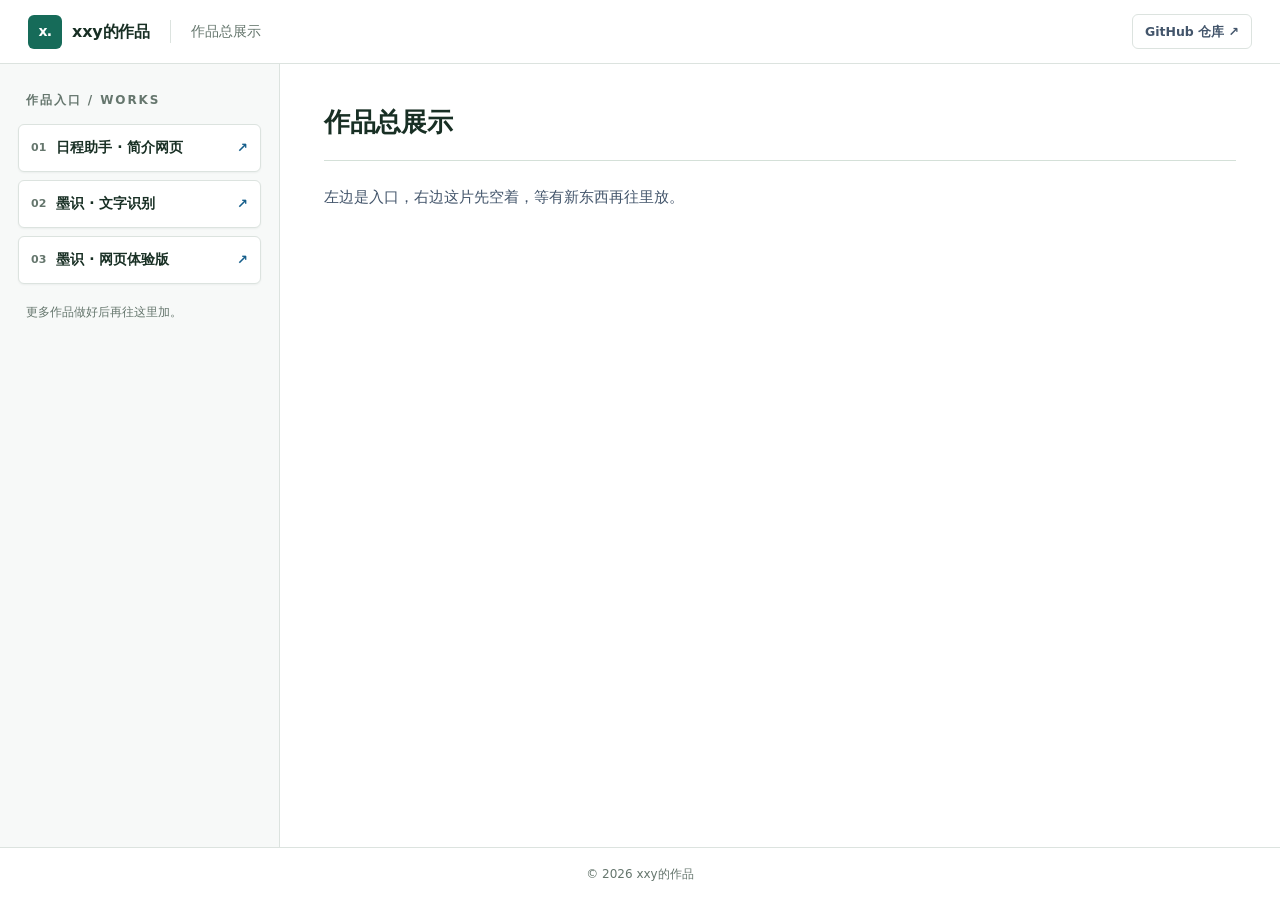
==== total_repository/index.html @ 8ad54ec2 "Add files via upload" ====
<!DOCTYPE html>
<html lang="zh-CN">
<head>
  <meta charset="UTF-8">
  <meta name="viewport" content="width=device-width, initial-scale=1">
  <meta http-equiv="refresh" content="0; url=./work.html">
  <link rel="canonical" href="https://wocao123103.github.io/total_repository/work.html">
  <title>xxy 的作品 · 正在进入</title>
  <style>
    html, body { height: 100%; }
    body {
      margin: 0;
      display: grid;
      place-items: center;
      background: #f4faf7;
      color: #20332f;
      font-family: "Noto Sans SC", "PingFang SC", "Microsoft YaHei", system-ui, sans-serif;
    }
    a { color: #0b8b82; }
    p { font-size: 14px; }
  </style>
  <script>location.replace('./work.html');</script>
</head>
<body>
  <p>正在进入作品页… 如果没有自动跳转，请点 <a href="./work.html">work.html</a>。</p>
</body>
</html>
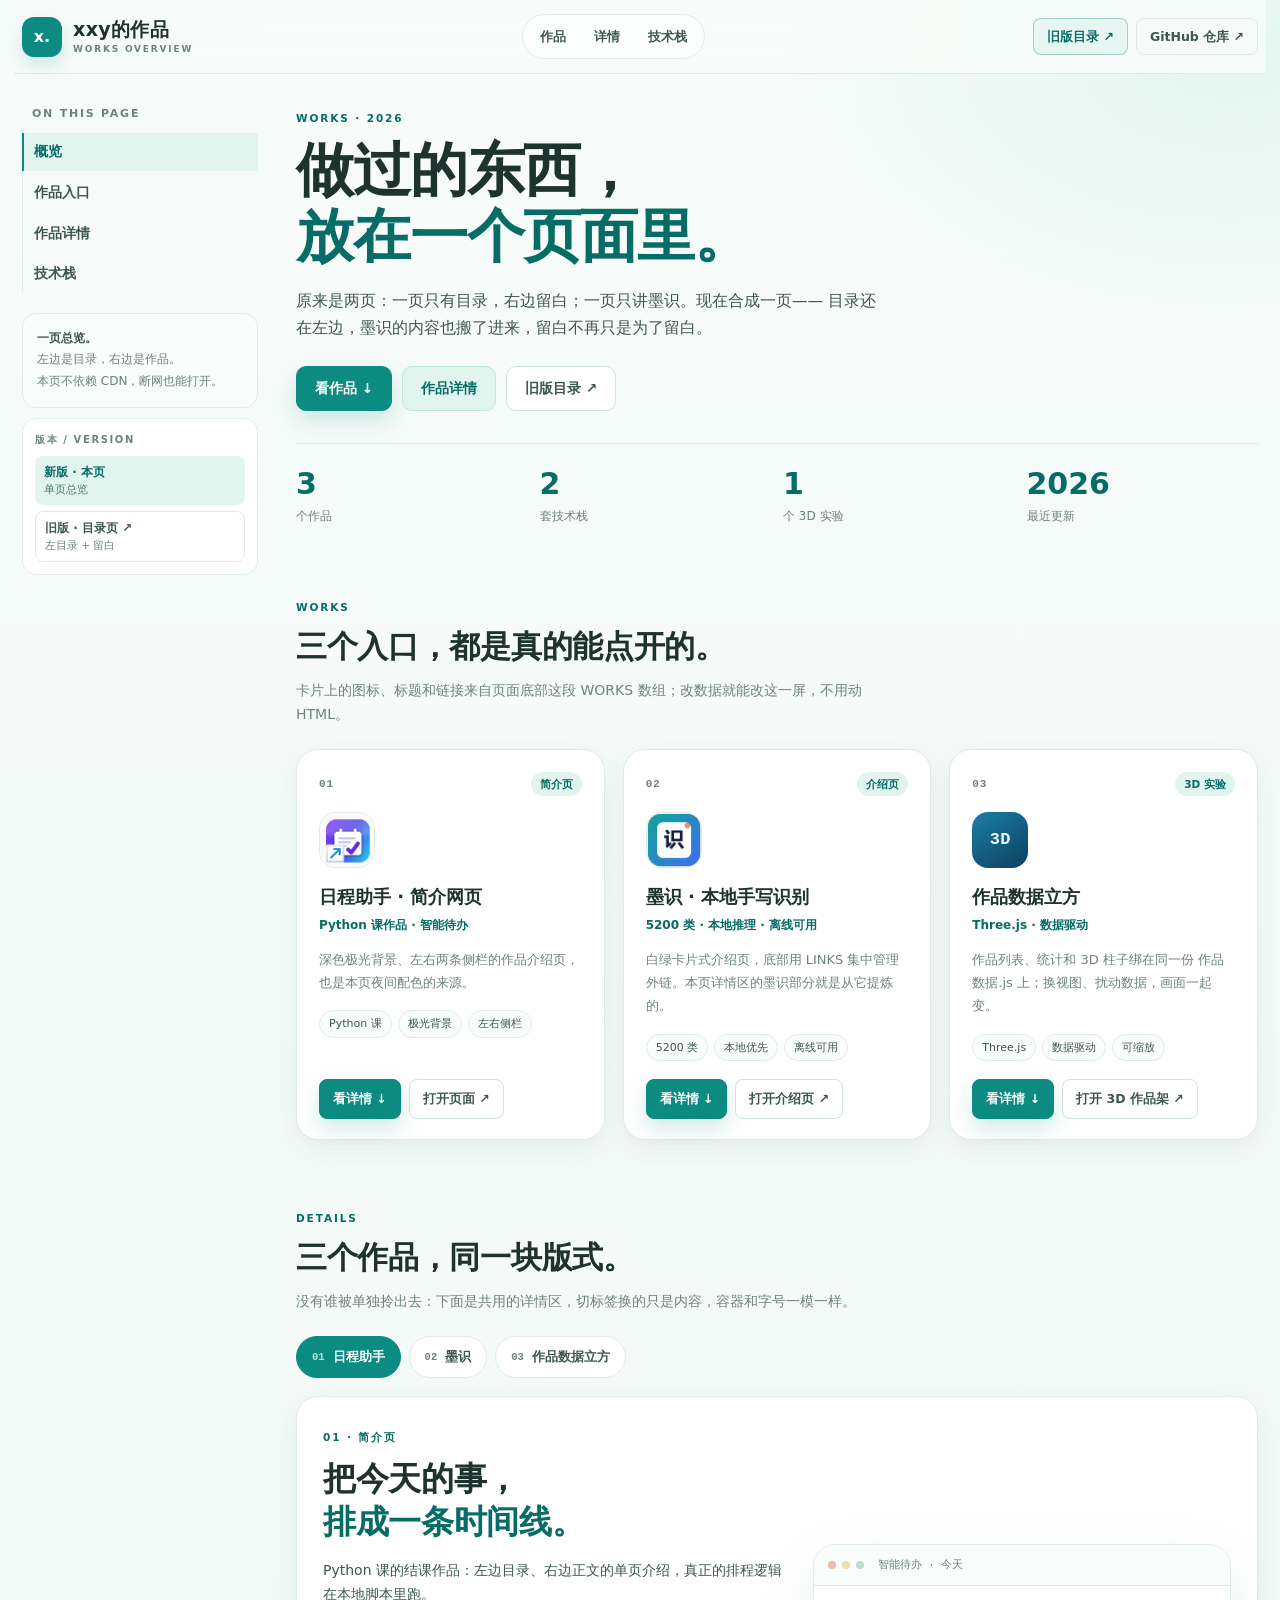
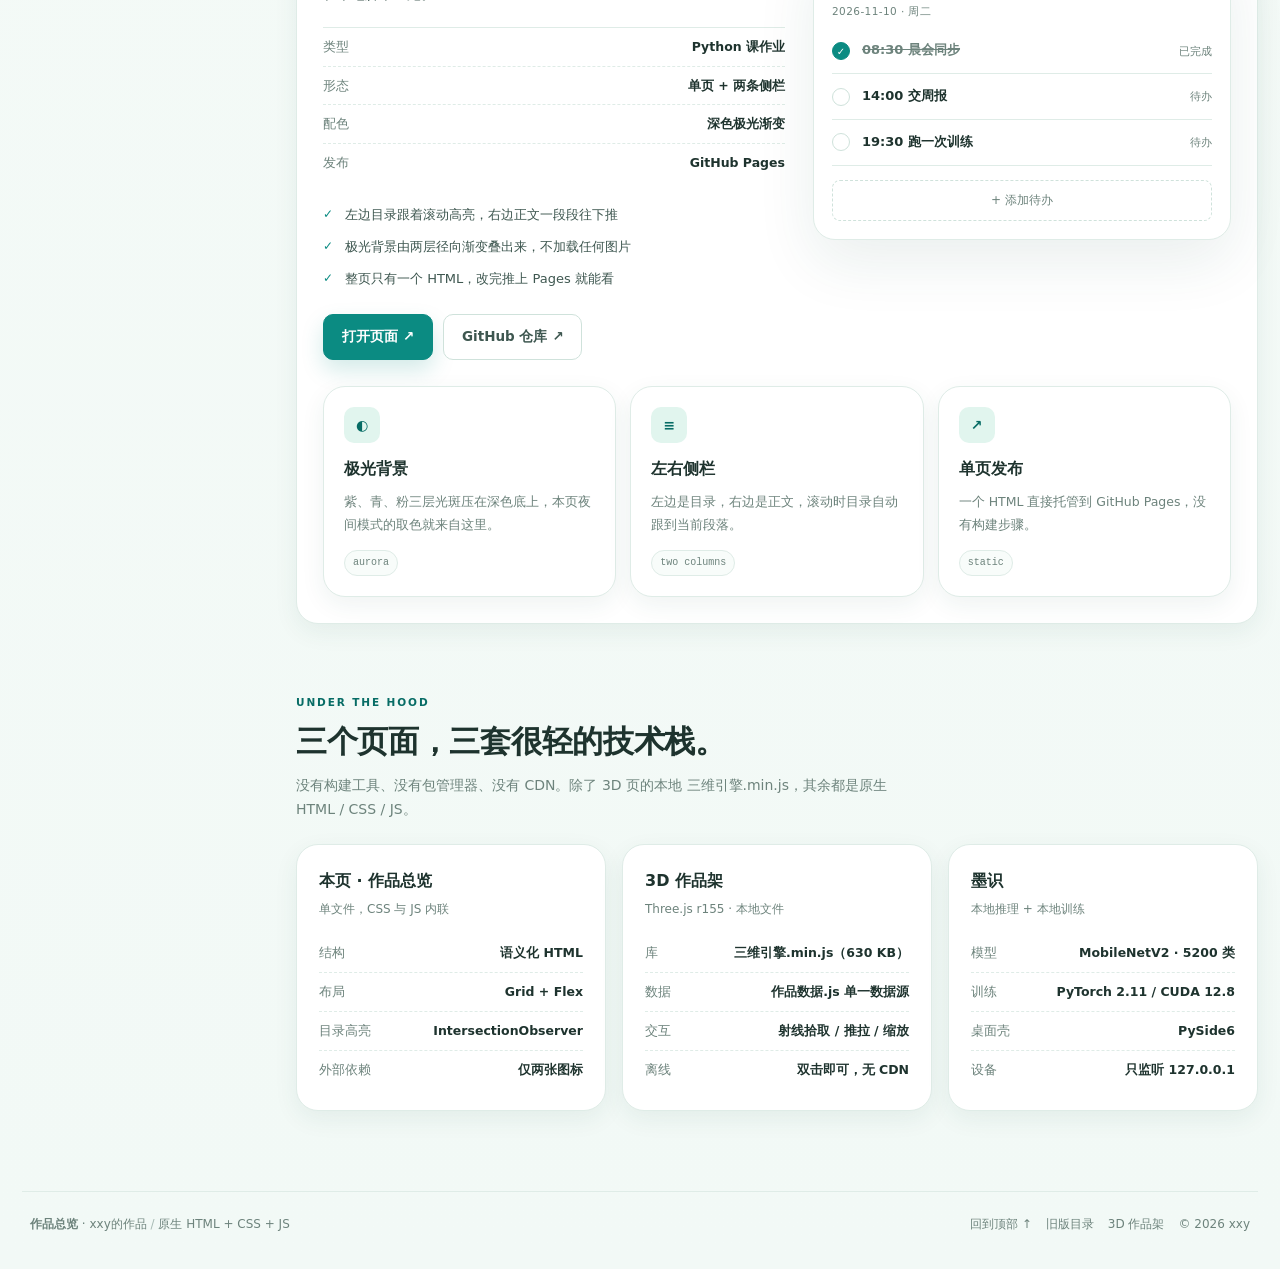
==== commit 1454a810: "Add files via upload" ====
--- a/total_repository/index.html
+++ b/total_repository/index.html
@@ -1,27 +1,14 @@
-<!DOCTYPE html>
+<!doctype html>
 <html lang="zh-CN">
 <head>
-  <meta charset="UTF-8">
+  <meta charset="utf-8">
   <meta name="viewport" content="width=device-width, initial-scale=1">
-  <meta http-equiv="refresh" content="0; url=./work.html">
-  <link rel="canonical" href="https://wocao123103.github.io/total_repository/work.html">
-  <title>xxy 的作品 · 正在进入</title>
-  <style>
-    html, body { height: 100%; }
-    body {
-      margin: 0;
-      display: grid;
-      place-items: center;
-      background: #f4faf7;
-      color: #20332f;
-      font-family: "Noto Sans SC", "PingFang SC", "Microsoft YaHei", system-ui, sans-serif;
-    }
-    a { color: #0b8b82; }
-    p { font-size: 14px; }
-  </style>
-  <script>location.replace('./work.html');</script>
+  <title>xxy 的作品</title>
+  <meta http-equiv="refresh" content="0; url=作品总览.html">
+  <link rel="canonical" href="作品总览.html">
 </head>
 <body>
-  <p>正在进入作品页… 如果没有自动跳转，请点 <a href="./work.html">work.html</a>。</p>
+  <p>正在进入 <a href="作品总览.html">作品总览</a>…</p>
+  <script>location.replace('作品总览.html');</script>
 </body>
 </html>
